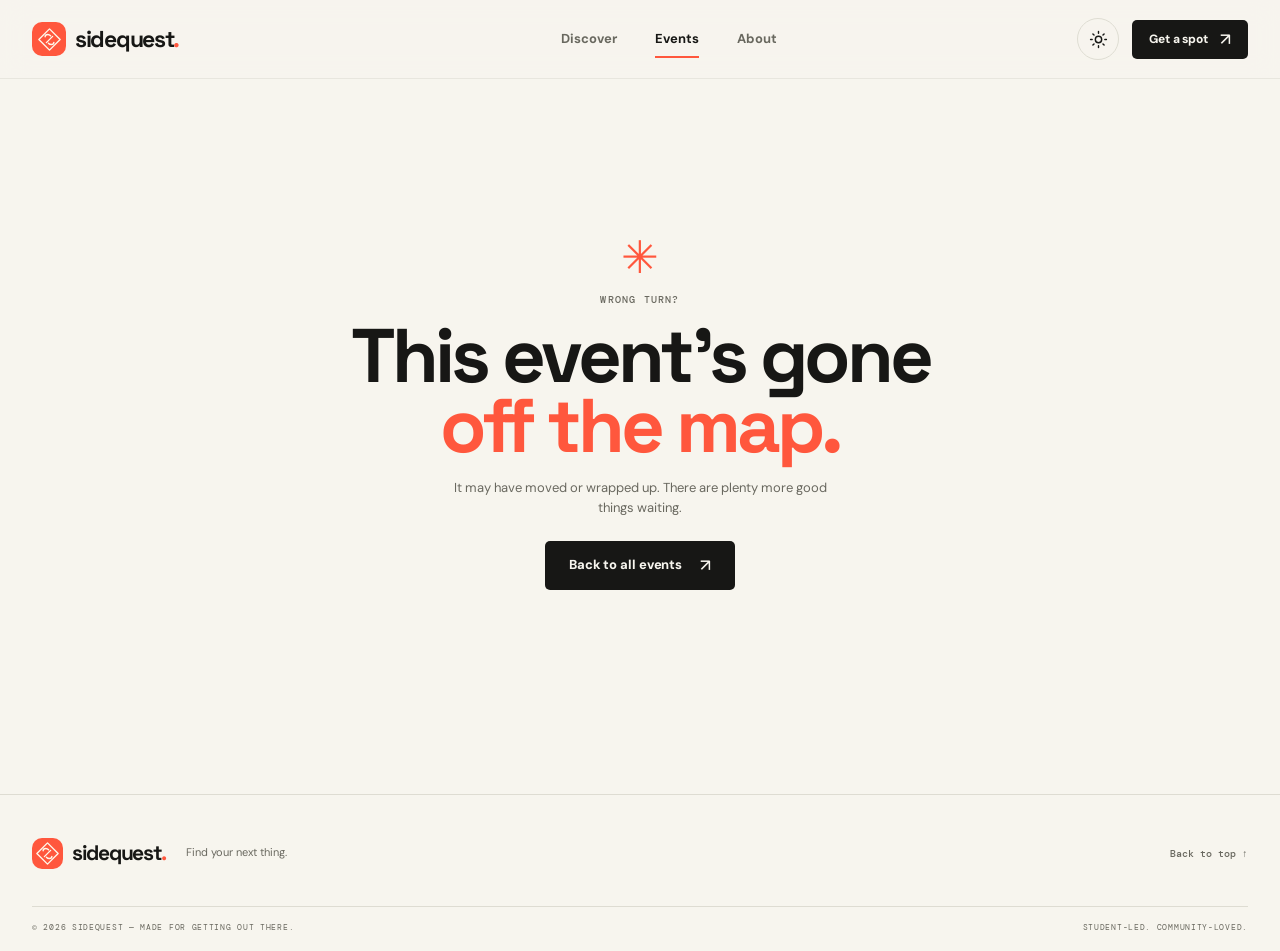
==== event.html @ d2e2a7c5 "Build Sidequest event discovery website" ====
<!doctype html>
<html lang="en" data-theme="light">
<head>
  <meta charset="utf-8"><meta name="viewport" content="width=device-width, initial-scale=1">
  <meta name="theme-color" content="#f7f5ee"><meta name="description" content="Get the details and save your spot with Sidequest.">
  <title>Event details — Sidequest</title><link rel="icon" href="assets/sidequest-mark.svg" type="image/svg+xml">
  <link rel="stylesheet" href="assets/css/styles.css"><script src="assets/js/events.js" defer></script><script src="assets/js/event-page.js" defer></script>
</head>
<body>
  <a class="skip-link" href="#main">Skip to content</a>
  <header class="site-header" id="top"><div class="header-inner shell">
    <a class="brand" href="index.html" aria-label="Sidequest home"><span class="brand-mark" aria-hidden="true"><svg viewBox="0 0 40 40"><path d="M20 3 37 20 20 37 3 20 20 3Z"/><path d="M13 15.5c0-2.1 1.7-3.5 4.1-3.5 2 0 3.5.8 4.6 2.1m5.3 10.4c0 2.1-1.7 3.5-4.1 3.5-2 0-3.5-.8-4.6-2.1M15 25l10-10"/></svg></span><span class="brand-word">sidequest<span class="brand-period">.</span></span></a>
    <nav class="desktop-nav" aria-label="Main navigation"><a class="nav-link" href="index.html">Discover</a><a class="nav-link is-active" href="index.html#events">Events</a><a class="nav-link" href="index.html#about">About</a></nav>
    <div class="header-actions"><button class="icon-button theme-toggle" type="button" aria-label="Switch to dark mode" title="Switch theme"><svg class="sun-icon" viewBox="0 0 24 24" aria-hidden="true"><circle cx="12" cy="12" r="4"/><path d="M12 2v2m0 16v2M4.93 4.93l1.42 1.42m11.3 11.3 1.42 1.42M2 12h2m16 0h2M4.93 19.07l1.42-1.42m11.3-11.3 1.42-1.42"/></svg><svg class="moon-icon" viewBox="0 0 24 24" aria-hidden="true"><path d="M20.1 15.4A8.6 8.6 0 0 1 8.6 3.9 8.7 8.7 0 1 0 20.1 15.4Z"/></svg></button><a class="button button-small button-ink header-cta" href="#registration">Get a spot <span aria-hidden="true">↗</span></a><button class="icon-button menu-toggle" type="button" aria-expanded="false" aria-controls="mobile-nav" aria-label="Open navigation"><span></span><span></span></button></div>
  </div><nav class="mobile-nav" id="mobile-nav" aria-label="Mobile navigation" hidden><a href="index.html">Discover</a><a href="index.html#events">Events</a><a href="index.html#about">About</a><a href="#registration">Get a spot ↗</a></nav></header>
  <main id="main"><div id="event-page-root" class="event-page-root shell" aria-live="polite"></div></main>
  <footer class="site-footer"><div class="shell footer-top"><a class="brand footer-brand" href="index.html"><span class="brand-mark" aria-hidden="true"><svg viewBox="0 0 40 40"><path d="M20 3 37 20 20 37 3 20 20 3Z"/><path d="M13 15.5c0-2.1 1.7-3.5 4.1-3.5 2 0 3.5.8 4.6 2.1m5.3 10.4c0 2.1-1.7 3.5-4.1 3.5-2 0-3.5-.8-4.6-2.1M15 25l10-10"/></svg></span><span class="brand-word">sidequest<span class="brand-period">.</span></span></a><p>Find your next thing.</p><a class="back-top" href="#top">Back to top ↑</a></div><div class="shell footer-bottom"><span>© <span id="current-year"></span> SIDEQUEST — MADE FOR GETTING OUT THERE.</span><span>STUDENT-LED. COMMUNITY-LOVED.</span></div></footer>
</body>
</html>
---- assets/css/styles.css ----
@import url('https://fonts.googleapis.com/css2?family=DM+Mono:wght@400;500&family=DM+Sans:wght@400;500;600;700;800&family=Space+Grotesk:wght@400;500;600;700&display=swap');

:root {
  color-scheme: light;
  --paper: #f7f5ee;
  --paper-deep: #efede4;
  --surface: #fffefa;
  --ink: #171715;
  --muted: #69685f;
  --line: #dedcd2;
  --accent: #ff573d;
  --accent-dark: #e63c26;
  --yellow: #f2cb45;
  --blue: #273cde;
  --mint: #bbefce;
  --shadow: 0 18px 42px rgba(26, 25, 21, .09);
  --display: "Space Grotesk", "Arial Black", sans-serif;
  --body: "DM Sans", Arial, sans-serif;
  --mono: "DM Mono", "Courier New", monospace;
}

html[data-theme="dark"] {
  color-scheme: dark;
  --paper: #171715;
  --paper-deep: #20201d;
  --surface: #22221f;
  --ink: #f4f1e8;
  --muted: #aaa89f;
  --line: #3c3a35;
  --accent: #ff6a4e;
  --accent-dark: #ff8068;
  --yellow: #f2cb45;
  --blue: #8793ff;
  --mint: #baf0cf;
  --shadow: 0 20px 52px rgba(0, 0, 0, .28);
}

* { box-sizing: border-box; }
html { scroll-behavior: smooth; scroll-padding-top: 90px; }
body { margin: 0; background: var(--paper); color: var(--ink); font: 16px/1.55 var(--body); transition: background .25s ease, color .25s ease; }
img { display: block; max-width: 100%; }
a { color: inherit; text-decoration: none; }
button, input, select { font: inherit; }
button { color: inherit; }
::selection { background: var(--yellow); color: #171715; }
.shell { width: min(1220px, calc(100% - 64px)); margin-inline: auto; }
.visually-hidden { position: absolute !important; width: 1px; height: 1px; padding: 0; margin: -1px; overflow: hidden; clip: rect(0,0,0,0); white-space: nowrap; border: 0; }
.skip-link { position: fixed; z-index: 100; top: 10px; left: 10px; padding: 10px 16px; transform: translateY(-150%); background: var(--ink); color: var(--paper); border-radius: 5px; }
.skip-link:focus { transform: translateY(0); }
:focus-visible { outline: 3px solid var(--blue); outline-offset: 4px; }

/* Navigation */
.site-header { position: sticky; z-index: 50; top: 0; background: color-mix(in srgb, var(--paper) 91%, transparent); border-bottom: 1px solid color-mix(in srgb, var(--line) 60%, transparent); backdrop-filter: blur(14px); }
.header-inner { min-height: 78px; display: flex; align-items: center; justify-content: space-between; gap: 30px; }
.brand { display: inline-flex; align-items: center; gap: 9px; flex: 0 0 auto; }
.brand-mark { width: 34px; height: 34px; display: inline-grid; place-items: center; border-radius: 10px; background: var(--accent); }
.brand-mark svg { width: 25px; height: 25px; fill: none; stroke: #fff8eb; stroke-width: 2.2; stroke-linecap: round; stroke-linejoin: round; }
.brand-word { font: 700 23px/.9 var(--display); letter-spacing: -1.3px; }
.brand-period { color: var(--accent); }
.desktop-nav { display: flex; align-items: center; gap: 38px; margin-left: 82px; }
.nav-link { position: relative; color: var(--muted); font-size: 13px; font-weight: 700; transition: color .2s ease; }
.nav-link:hover, .nav-link.is-active { color: var(--ink); }
.nav-link.is-active::after { content: ""; position: absolute; left: 0; right: 0; bottom: -9px; height: 2px; background: var(--accent); }
.header-actions { display: flex; align-items: center; gap: 13px; }
.icon-button { width: 42px; height: 42px; display: inline-grid; place-items: center; border: 1px solid var(--line); border-radius: 50%; background: transparent; cursor: pointer; transition: transform .2s ease, border-color .2s ease, background .2s ease; }
.icon-button:hover { transform: rotate(-8deg); border-color: var(--ink); }
.theme-toggle svg { width: 19px; height: 19px; fill: none; stroke: currentColor; stroke-width: 1.8; stroke-linecap: round; stroke-linejoin: round; }
.moon-icon { display: none; }
html[data-theme="dark"] .sun-icon { display: none; }
html[data-theme="dark"] .moon-icon { display: block; }
.button { min-height: 49px; padding: 0 23px; display: inline-flex; align-items: center; justify-content: center; gap: 18px; border: 1px solid transparent; border-radius: 5px; font-size: 13px; font-weight: 800; letter-spacing: -.1px; transition: transform .2s ease, background .2s ease, color .2s ease, box-shadow .2s ease; cursor: pointer; }
.button:hover { transform: translateY(-2px); box-shadow: 0 7px 18px rgba(23,23,21,.14); }
.button span { font-size: 17px; font-weight: 500; line-height: 1; }
.button-small { min-height: 39px; padding-inline: 16px; font-size: 12px; gap: 12px; }
.button-ink { background: var(--ink); color: var(--paper); }
.button-ink:hover { background: var(--accent); color: #fff; }
.button-accent { background: var(--accent); color: #fffaf0; }
.button-accent:hover { background: var(--accent-dark); }
.button-paper { background: var(--paper); color: #171715; }
.button-paper:hover { background: var(--yellow); }
.button-outline { background: transparent; color: var(--ink); border-color: var(--line); }
.menu-toggle, .mobile-nav { display: none; }

/* Hero */
.hero { position: relative; min-height: 623px; padding-top: 72px; padding-bottom: 61px; display: grid; grid-template-columns: .93fr 1.07fr; align-items: center; gap: 40px; }
.hero-copy { position: relative; z-index: 2; padding: 5px 0 36px 26px; }
.eyebrow { margin: 0 0 15px; font: 500 10px/1.3 var(--mono); letter-spacing: 1.2px; color: var(--muted); }
.hero .eyebrow { display: flex; align-items: center; gap: 9px; color: var(--ink); }
.live-dot { width: 8px; height: 8px; display: inline-block; background: var(--accent); border-radius: 50%; box-shadow: 0 0 0 4px color-mix(in srgb, var(--accent) 16%, transparent); animation: pulse 1.8s infinite; }
@keyframes pulse { 50% { box-shadow: 0 0 0 8px transparent; } }
.hero h1 { margin: 23px 0 21px; font: 700 clamp(72px, 8vw, 112px)/.87 var(--display); letter-spacing: -8px; }
.hero h1 span { color: var(--accent); }
.hero-description { max-width: 405px; margin: 0 0 26px; color: var(--muted); font-size: 15px; line-height: 1.75; }
.hero-button { min-width: 190px; }
.button-arrow { margin-left: 12px; }
.hero-social-proof { margin-top: 37px; display: flex; align-items: center; gap: 12px; }
.avatar-stack { display: flex; padding-left: 3px; }
.avatar-stack span { width: 29px; height: 29px; margin-left: -4px; display: grid; place-items: center; border: 2px solid var(--paper); border-radius: 50%; background: var(--yellow); color: #201c13; font: 700 10px var(--mono); }
.avatar-stack span:nth-child(2) { background: #b6d9ff; }.avatar-stack span:nth-child(3) { background: #ffb5a5; }.avatar-stack span:nth-child(4) { background: var(--ink); color: var(--paper); }
.hero-social-proof p { margin: 0; color: var(--muted); font-size: 10px; line-height: 1.45; }
.hero-social-proof strong { color: var(--ink); font-size: 11px; }
.hero-visual { position: relative; height: 468px; align-self: center; margin-right: -18px; }
.hero-image { width: 100%; height: 100%; object-fit: cover; object-position: 60% center; border-radius: 3px; }
.hero-image-shade { position: absolute; inset: 0; border-radius: 3px; background: linear-gradient(90deg, rgba(11,12,21,.12), transparent 44%), linear-gradient(0deg, rgba(12,11,19,.22), transparent 35%); pointer-events: none; }
.hero-visual::before { content: ""; position: absolute; z-index: -1; inset: 18px -15px -15px 18px; border: 1px solid var(--accent); }
.hero-sticker { position: absolute; top: -24px; right: -22px; width: 106px; height: 106px; display: flex; align-items: center; justify-content: center; gap: 4px; border-radius: 50%; background: var(--yellow); color: #171715; font: 700 13px/.93 var(--display); text-align: center; transform: rotate(11deg); box-shadow: 0 8px 18px rgba(0,0,0,.12); }
.hero-sticker i { font-size: 24px; font-style: normal; }
.hero-event-note { position: absolute; bottom: 25px; left: -48px; min-width: 258px; padding: 17px 16px; display: flex; align-items: center; gap: 12px; border: 1px solid rgba(255,255,255,.2); border-radius: 4px; background: rgba(250,248,240,.94); color: #191917; box-shadow: 0 15px 30px rgba(0,0,0,.15); transform: rotate(-2deg); }
.note-pin { width: 27px; height: 27px; display: grid; place-items: center; border-radius: 50%; background: var(--accent); color: #fff; }
.hero-event-note strong { display: block; font: 700 14px/1.2 var(--display); }
.hero-event-note small { display: block; margin-top: 5px; color: #69685f; font-size: 10px; }
.note-squiggle { align-self: flex-start; margin-left: auto; color: var(--accent); font-size: 22px; }
.hero-coordinate { position: absolute; right: 9px; bottom: 10px; color: rgba(255,255,255,.83); font: 9px var(--mono); letter-spacing: 1px; text-shadow: 0 1px 5px #000; }
.hero-bottomline { position: absolute; right: 0; bottom: 17px; left: 0; display: flex; justify-content: space-between; color: var(--muted); font: 9px var(--mono); letter-spacing: 1px; }
.hero-bottomline b { padding-left: 7px; color: var(--accent); font-size: 15px; }

/* Ticker */
.ticker { overflow: hidden; padding: 12px 0; background: var(--accent); color: #fffaf0; transform: rotate(-1deg) scale(1.01); }
.ticker-track { width: max-content; display: flex; align-items: center; gap: 32px; animation: ticker 32s linear infinite; font: 600 12px var(--mono); letter-spacing: 1px; }
.ticker-track i { color: var(--yellow); font-size: 16px; font-style: normal; }
@keyframes ticker { to { transform: translateX(-50%); } }
@media (prefers-reduced-motion: reduce) { *, *::before, *::after { scroll-behavior: auto !important; animation-duration: .01ms !important; animation-iteration-count: 1 !important; transition-duration: .01ms !important; } }

/* Shared sections */
.section-pad { padding-block: 104px; }
.section-heading { margin-bottom: 33px; display: flex; align-items: end; justify-content: space-between; gap: 28px; }
.section-heading .eyebrow { margin-bottom: 11px; }
.section-heading h2, .newsletter h2 { margin: 0; font: 700 clamp(39px, 5vw, 61px)/.99 var(--display); letter-spacing: -3.2px; }
.section-heading h2 span, .newsletter h2 span { color: var(--accent); }
.text-link { display: inline-flex; align-items: center; gap: 18px; padding-bottom: 4px; border-bottom: 1px solid var(--ink); font-size: 12px; font-weight: 700; white-space: nowrap; transition: color .2s ease, border-color .2s ease; }
.text-link:hover { color: var(--accent); border-color: var(--accent); }
.text-link span { color: var(--accent); font-size: 17px; font-weight: 500; }

/* Featured */
.featured-section { background: var(--paper-deep); }
.featured-heading-row { margin-bottom: 35px; }
.featured-card { min-height: 394px; display: grid; grid-template-columns: 1.07fr .93fr; background: var(--surface); box-shadow: var(--shadow); }
.featured-image-wrap { position: relative; min-height: 394px; overflow: hidden; background: #272534; }
.featured-image-wrap > img { width: 100%; height: 100%; position: absolute; inset: 0; object-fit: cover; transition: transform .5s ease; }
.featured-image-wrap:hover > img { transform: scale(1.035); }
.featured-image-wrap::after { content: ""; position: absolute; inset: 0; background: linear-gradient(0deg, rgba(8,8,16,.42), transparent 40%); pointer-events: none; }
.featured-image-stamp { position: absolute; z-index: 1; top: 23px; left: 23px; width: 90px; height: 90px; display: flex; align-items: center; justify-content: center; gap: 4px; border-radius: 50%; background: var(--yellow); color: #171715; font: 700 12px/.92 var(--display); text-align: center; transform: rotate(-9deg); }
.featured-image-stamp i { font-size: 22px; font-style: normal; }.featured-count-pill { position: absolute; z-index: 1; bottom: 20px; left: 23px; padding: 8px 11px; border-radius: 3px; background: var(--paper); color: var(--ink); font: 500 9px var(--mono); letter-spacing: .5px; }
.featured-info { padding: 37px clamp(28px, 4vw, 54px); display: flex; flex-direction: column; align-items: flex-start; }
.featured-topline, .detail-badges { display: flex; flex-wrap: wrap; align-items: center; gap: 9px; }
.category-label, .audience-tag { min-height: 22px; padding: 4px 8px; display: inline-flex; align-items: center; border-radius: 2px; background: color-mix(in srgb, var(--accent) 12%, var(--surface)); color: var(--accent-dark); font: 500 9px/1 var(--mono); letter-spacing: .3px; }
.audience-tag { background: color-mix(in srgb, var(--mint) 40%, var(--surface)); color: #21593a; }
html[data-theme="dark"] .audience-tag { color: #c2f1d0; background: #294130; }
.featured-info h3 { margin: 17px 0 2px; font: 700 clamp(34px, 4vw, 45px)/1 var(--display); letter-spacing: -2.3px; }
.featured-info h3 a:hover { color: var(--accent); }
.featured-subtitle { margin: 0; color: var(--muted); font-size: 12px; }
.featured-description { max-width: 355px; margin: 17px 0; color: var(--muted); font-size: 13px; line-height: 1.65; }
.featured-meta { width: 100%; display: flex; flex-wrap: wrap; gap: 14px 21px; margin-top: auto; color: var(--ink); font-size: 10px; font-weight: 600; }
.featured-meta span { display: inline-flex; align-items: center; gap: 6px; }.featured-meta i { color: var(--accent); font-size: 16px; font-style: normal; }
.countdown { width: 100%; margin: 18px 0 15px; padding: 10px 12px; display: flex; align-items: center; justify-content: space-between; gap: 8px; border: 1px solid var(--line); border-radius: 3px; }
.countdown-prefix { color: var(--muted); font: 500 8px var(--mono); letter-spacing: .5px; }
.countdown-numbers { display: flex; align-items: baseline; gap: 4px; font: 500 13px var(--mono); }
.countdown-numbers b { color: var(--accent); font-size: 15px; font-weight: 500; }.countdown-numbers small { margin-right: 2px; color: var(--muted); font-size: 8px; }
.countdown-started .countdown-numbers { color: var(--accent); font-size: 10px; font-weight: 600; }
.featured-button { min-height: 43px; width: 100%; }

/* Event search and cards */
.events-section { padding-top: 115px; padding-bottom: 120px; }
.events-title-row { margin-bottom: 32px; }
.section-intro { max-width: 315px; margin: 0 5px 4px 0; color: var(--muted); font-size: 13px; line-height: 1.7; }
.search-bar { min-height: 64px; padding: 7px; display: flex; gap: 7px; background: var(--surface); border: 1px solid var(--line); box-shadow: 0 7px 20px rgba(23,23,21,.035); }
.search-field { min-width: 100px; flex: 1; display: flex; align-items: center; gap: 13px; padding: 0 14px; }
.search-field svg { width: 19px; flex: 0 0 auto; fill: none; stroke: var(--muted); stroke-width: 1.7; stroke-linecap: round; }
.search-field input { width: 100%; border: 0; outline: 0; background: transparent; color: var(--ink); font-size: 13px; }
.search-field input::placeholder { color: #99978d; }
.sort-field { display: flex; align-items: center; border-left: 1px solid var(--line); }
.sort-field select { max-width: 155px; padding: 0 25px 0 15px; appearance: none; border: 0; outline: 0; background: transparent; color: var(--ink); font-size: 11px; font-weight: 700; cursor: pointer; }
.search-submit { min-width: 115px; min-height: 48px; }
.filter-row { min-height: 57px; padding-top: 16px; display: flex; align-items: center; gap: 17px; }
.filter-label { width: 68px; flex: 0 0 auto; color: var(--muted); font: 500 9px var(--mono); letter-spacing: 1px; }
.filter-chips { display: flex; flex-wrap: wrap; gap: 7px; }
.filter-chip { min-height: 29px; padding: 0 11px; border: 1px solid var(--line); border-radius: 99px; background: transparent; color: var(--muted); font-size: 10px; font-weight: 700; cursor: pointer; transition: .2s ease; }
.filter-chip:hover { border-color: var(--accent); color: var(--accent); }
.filter-chip.is-selected { border-color: var(--ink); background: var(--ink); color: var(--paper); }
.results-line { min-height: 46px; margin-top: 20px; display: flex; align-items: center; justify-content: space-between; border-top: 1px solid var(--line); }
.results-line p { margin: 0; color: var(--muted); font: 500 9px var(--mono); letter-spacing: .5px; text-transform: uppercase; }
.clear-filters { padding: 5px 0; border: 0; background: transparent; color: var(--accent); font-size: 10px; font-weight: 700; cursor: pointer; }
.clear-filters[hidden], .empty-state[hidden], .event-grid[hidden] { display: none; }
.event-grid { display: grid; grid-template-columns: repeat(3, minmax(0, 1fr)); gap: 28px 21px; }
.event-card { min-width: 0; overflow: hidden; border: 1px solid var(--line); background: var(--surface); transition: transform .25s ease, box-shadow .25s ease, border-color .25s ease; animation: card-in .45s both; animation-delay: calc(var(--card-index, 0) * 35ms); }
@keyframes card-in { from { opacity: 0; transform: translateY(10px); } to { opacity: 1; transform: translateY(0); } }
.event-card:hover { transform: translateY(-5px); border-color: color-mix(in srgb, var(--accent) 50%, var(--line)); box-shadow: var(--shadow); }
.event-card-image { position: relative; aspect-ratio: 1.58; overflow: hidden; background: var(--paper-deep); }
.event-card-image > a { display: block; height: 100%; }
.event-card-image img { width: 100%; height: 100%; object-fit: cover; transition: transform .4s ease; }
.event-card:hover .event-card-image img { transform: scale(1.045); }
.event-category-tag { position: absolute; top: 13px; left: 13px; padding: 6px 8px; background: var(--paper); color: var(--ink); font: 500 9px var(--mono); }
.save-event { position: absolute; top: 11px; right: 11px; width: 33px; height: 33px; display: grid; place-items: center; border: 0; border-radius: 50%; background: var(--paper); cursor: pointer; transition: background .2s ease, transform .2s ease; }
.save-event:hover { transform: scale(1.08); background: var(--yellow); }.save-event svg { width: 16px; height: 16px; fill: none; stroke: var(--ink); stroke-width: 1.7; stroke-linejoin: round; }.save-event.is-saved { background: var(--accent); }.save-event.is-saved svg { fill: #fff; stroke: #fff; }
.event-card-body { padding: 16px 16px 14px; }
.event-card-topline { display: flex; align-items: center; justify-content: space-between; gap: 7px; color: var(--muted); font: 500 9px var(--mono); }
.event-price { color: var(--accent-dark); white-space: nowrap; }
.event-card h3 { margin: 11px 0 6px; font: 700 21px/1.14 var(--display); letter-spacing: -.7px; }
.event-card h3 a span { color: var(--accent); font-size: 15px; opacity: 0; transition: opacity .2s ease; }.event-card:hover h3 a span, .event-card h3 a:focus-visible span { opacity: 1; }
.event-card-description { min-height: 39px; margin: 0 0 15px; color: var(--muted); font-size: 11px; line-height: 1.6; }
.event-card-footer { padding-top: 10px; display: flex; align-items: center; justify-content: space-between; gap: 7px; border-top: 1px solid var(--line); }
.event-location { min-width: 0; overflow: hidden; color: var(--muted); font-size: 9px; text-overflow: ellipsis; white-space: nowrap; }
.event-location i { color: var(--accent); font-size: 14px; font-style: normal; }
.audience-tag-small { min-height: 19px; padding: 4px 6px; font-size: 7px; white-space: nowrap; }
.empty-state { padding: 68px 20px; text-align: center; }.empty-star { color: var(--accent); font-size: 40px; }.empty-state h3 { margin: 15px 0 6px; font: 700 31px var(--display); }.empty-state p { max-width: 390px; margin: 0 auto 18px; color: var(--muted); font-size: 13px; }.empty-state .button { min-height: 41px; }

/* Manifesto / newsletter / footer */
.manifesto-section { position: relative; overflow: hidden; min-height: 544px; padding: 95px 0 91px; background: var(--blue); color: #f8f5ec; }
html[data-theme="dark"] .manifesto-section { background: #2a3aab; }
.manifesto-content { position: relative; z-index: 1; max-width: 640px; text-align: center; }
.manifesto-content .eyebrow { color: rgba(255,255,255,.69); }
.manifesto-content h2 { margin: 20px 0 20px; font: 700 clamp(59px, 7vw, 89px)/.9 var(--display); letter-spacing: -5px; }
.manifesto-content h2 em { color: var(--yellow); font-style: normal; }
.manifesto-content > p:not(.eyebrow) { max-width: 510px; margin: 0 auto 25px; color: rgba(255,255,255,.78); font-size: 14px; line-height: 1.75; }
.manifesto-orbit { position: absolute; width: 370px; height: 370px; border: 1px solid rgba(255,255,255,.24); border-radius: 50%; }
.manifesto-orbit::before, .manifesto-orbit::after { content: "✳"; position: absolute; display: grid; place-items: center; width: 50px; height: 50px; border-radius: 50%; background: var(--yellow); color: #171715; font-size: 28px; }
.manifesto-orbit::before { top: 11%; right: 15%; }.manifesto-orbit::after { bottom: 12%; left: 12%; width: 27px; height: 27px; font-size: 17px; }
.orbit-one { top: -138px; left: -140px; transform: rotate(25deg); }.orbit-two { right: -145px; bottom: -180px; transform: rotate(-25deg); }
.manifesto-side-note { position: absolute; right: 27px; bottom: 28px; color: rgba(255,255,255,.63); font: 9px var(--mono); letter-spacing: 1px; writing-mode: vertical-rl; }
.newsletter { padding-block: 85px; }.newsletter-inner { display: flex; justify-content: space-between; align-items: center; gap: 50px; }.newsletter h2 { font-size: clamp(40px, 5vw, 57px); }.newsletter-form { width: min(400px, 100%); }.newsletter-form label { display: block; margin-bottom: 10px; color: var(--muted); font-size: 12px; }.newsletter-input-wrap { display: flex; border-bottom: 1px solid var(--ink); }.newsletter-input-wrap input { min-width: 0; flex: 1; padding: 12px 0; border: 0; outline: 0; background: transparent; color: var(--ink); font-size: 15px; }.newsletter-input-wrap button { width: 46px; border: 0; background: transparent; color: var(--accent); font-size: 23px; cursor: pointer; }.form-note { margin: 9px 0 0; color: var(--muted); font-size: 10px; }
.site-footer { padding: 31px 0 19px; border-top: 1px solid var(--line); }.footer-top { min-height: 54px; display: flex; align-items: center; gap: 20px; }.footer-brand .brand-word { font-size: 21px; }.footer-brand .brand-mark { width: 31px; height: 31px; }.footer-top > p { margin: 0; color: var(--muted); font-size: 11px; }.back-top { margin-left: auto; font: 500 10px var(--mono); color: var(--muted); }.back-top:hover { color: var(--accent); }.footer-bottom { margin-top: 26px; padding-top: 15px; display: flex; justify-content: space-between; gap: 10px; border-top: 1px solid var(--line); color: var(--muted); font: 8px var(--mono); letter-spacing: .7px; }

/* Event details */
.event-page-root { padding-top: 35px; padding-bottom: 95px; }
.back-link { display: inline-flex; align-items: center; gap: 10px; margin-bottom: 24px; color: var(--muted); font-size: 11px; font-weight: 700; }.back-link:hover { color: var(--accent); }.back-link span { font-size: 18px; }
.detail-hero { display: grid; grid-template-columns: 1.06fr .94fr; align-items: stretch; background: var(--surface); }
.detail-hero-image { position: relative; min-height: 450px; overflow: hidden; background: var(--paper-deep); }.detail-hero-image img { position: absolute; inset: 0; width: 100%; height: 100%; object-fit: cover; }.detail-hero-image::after { content: ""; position: absolute; inset: 40% 0 0; background: linear-gradient(transparent, rgba(0,0,0,.55)); }.detail-image-caption { position: absolute; z-index: 1; right: 19px; bottom: 16px; left: 20px; color: white; font: 9px var(--mono); letter-spacing: 1px; }.detail-image-caption i { padding: 0 9px; color: var(--yellow); font-size: 13px; font-style: normal; }
.detail-intro { padding: 43px clamp(27px, 4vw, 55px); display: flex; flex-direction: column; align-items: flex-start; }.detail-intro .eyebrow { margin: 24px 0 6px; color: var(--muted); }.detail-intro h1 { margin: 0; font: 700 clamp(43px, 5vw, 63px)/.95 var(--display); letter-spacing: -3.8px; }.detail-lede { margin: 12px 0 24px; color: var(--muted); font-size: 14px; }.detail-quickfacts { width: 100%; margin: 0 0 26px; display: grid; gap: 15px; }.detail-quickfacts > div { display: flex; align-items: center; gap: 12px; }.detail-quickfacts svg { width: 21px; height: 21px; flex: 0 0 auto; fill: none; stroke: var(--accent); stroke-width: 1.5; stroke-linecap: round; stroke-linejoin: round; }.detail-quickfacts b, .detail-quickfacts small { display: block; }.detail-quickfacts b { font-size: 12px; }.detail-quickfacts small { margin-top: 1px; color: var(--muted); font-size: 10px; }
.detail-intro > .button { width: 100%; margin-top: auto; }
.detail-layout { display: grid; grid-template-columns: 1fr 365px; align-items: start; gap: 60px; padding-top: 69px; }.detail-main-column { max-width: 680px; }.detail-description, .schedule-section { padding-bottom: 42px; }.detail-description h2, .schedule-section h2 { margin: 0 0 17px; font: 700 36px/1 var(--display); letter-spacing: -1.8px; }.detail-description h2 em, .schedule-section h2 em, .registration-card h2 em { color: var(--accent); font-style: normal; }.detail-description > p:not(.eyebrow) { max-width: 680px; color: var(--muted); font-size: 14px; line-height: 1.85; }.host-note { margin-top: 25px; padding: 15px; display: inline-flex; align-items: center; gap: 12px; background: var(--paper-deep); }.host-icon { width: 31px; height: 31px; display: grid; place-items: center; border-radius: 50%; background: var(--yellow); color: #171715; }.host-note small, .host-note b { display: block; }.host-note small { color: var(--muted); font: 8px var(--mono); letter-spacing: .7px; }.host-note b { margin-top: 2px; font-size: 11px; }
.schedule-section { border-top: 1px solid var(--line); padding-top: 35px; }.schedule-list { margin-top: 23px; border-top: 1px solid var(--line); }.schedule-item { min-height: 56px; display: grid; grid-template-columns: 43px 110px 1fr; align-items: center; gap: 12px; border-bottom: 1px solid var(--line); }.schedule-index { color: var(--accent); font: 9px var(--mono); }.schedule-time { font: 500 10px var(--mono); }.schedule-label { font-size: 12px; font-weight: 600; }.access-note { margin-top: 18px; color: var(--muted); font-size: 11px; line-height: 1.7; }.access-note span { color: var(--accent); }
.registration-column { position: sticky; top: 105px; }.registration-card { padding: 27px 25px 21px; background: var(--surface); border: 1px solid var(--line); box-shadow: var(--shadow); }.registration-card > .eyebrow { margin-bottom: 9px; }.registration-card h2 { margin: 0; font: 700 33px/1 var(--display); letter-spacing: -1.8px; }.registration-intro { margin: 9px 0 6px; color: var(--muted); font-size: 11px; }.detail-countdown { margin: 12px 0 17px; }.registration-card form { display: grid; gap: 13px; }.form-field label { display: block; margin-bottom: 5px; font-size: 10px; font-weight: 700; }.form-field label span { color: var(--muted); font-weight: 400; }.form-field input { width: 100%; height: 42px; padding: 0 11px; border: 1px solid var(--line); border-radius: 3px; outline: none; background: var(--paper); color: var(--ink); font-size: 11px; transition: border-color .2s ease, box-shadow .2s ease; }.form-field input:focus { border-color: var(--blue); box-shadow: 0 0 0 2px color-mix(in srgb, var(--blue) 15%, transparent); }.form-field input[aria-invalid="true"] { border-color: var(--accent); }.form-field input::placeholder { color: #99978d; }.field-error { min-height: 0; display: block; margin-top: 3px; color: var(--accent-dark); font-size: 9px; line-height: 1.4; }.field-error:empty { display: none; }.consent-check { display: flex; align-items: flex-start; gap: 9px; color: var(--muted); font-size: 9px; line-height: 1.5; cursor: pointer; }.consent-check input { position: absolute; opacity: 0; }.custom-check { width: 16px; height: 16px; flex: 0 0 auto; display: grid; place-items: center; border: 1px solid var(--line); border-radius: 3px; background: var(--paper); }.consent-check input:checked + .custom-check { border-color: var(--accent); background: var(--accent); }.consent-check input:checked + .custom-check::after { content: "✓"; color: white; font-size: 11px; }.consent-check input:focus-visible + .custom-check { outline: 3px solid var(--blue); outline-offset: 3px; }.consent-error { margin-top: -10px; }.registration-submit { width: 100%; min-height: 44px; }.privacy-note { margin: -3px 0 0; color: var(--muted); font-size: 8px; line-height: 1.5; text-align: center; }.registration-success { padding: 20px 0 6px; text-align: center; }.success-spark { color: var(--accent); font-size: 34px; }.registration-success .eyebrow { margin: 9px 0; }.registration-success h3 { margin: 0 0 9px; font: 700 27px var(--display); }.registration-success p:not(.eyebrow) { color: var(--muted); font-size: 11px; line-height: 1.65; }.registration-success .text-link { margin-top: 11px; font-size: 10px; }.registration-side-note { margin: 13px 0 0; color: var(--muted); font: 8px var(--mono); letter-spacing: .7px; text-align: right; }.registration-side-note span { color: var(--accent); font-size: 13px; }
.related-section { margin-top: 39px; padding-top: 49px; border-top: 1px solid var(--line); }.related-section .section-heading h2 { font-size: 43px; }.related-grid { grid-template-columns: repeat(3, minmax(0,1fr)); }.related-grid .save-event { display: none; }
.not-found { min-height: 65vh; padding: 90px 20px; display: flex; flex-direction: column; align-items: center; justify-content: center; text-align: center; }.not-found > span { color: var(--accent); font-size: 45px; }.not-found h1 { margin: 0; font: 700 clamp(48px, 7vw, 76px)/.92 var(--display); letter-spacing: -4px; }.not-found h1 em { color: var(--accent); font-style: normal; }.not-found > p:not(.eyebrow) { max-width: 390px; margin: 17px auto 23px; color: var(--muted); font-size: 13px; }

@media (max-width: 980px) {
  .shell { width: min(100% - 46px, 760px); }
  .desktop-nav { margin-left: auto; gap: 24px; }.header-inner { min-height: 70px; }
  .hero { min-height: 550px; grid-template-columns: .9fr 1.1fr; gap: 25px; padding-top: 55px; }.hero-copy { padding-left: 0; }.hero h1 { font-size: clamp(68px, 9vw, 90px); letter-spacing: -6px; }.hero-visual { height: 400px; margin-right: 0; }.hero-event-note { left: -25px; }
  .featured-card { grid-template-columns: 1fr 1fr; }.featured-info { padding: 30px; }.featured-image-wrap { min-height: 380px; }
  .event-grid { grid-template-columns: repeat(2, minmax(0,1fr)); gap: 22px; }.event-card-description { min-height: auto; }
  .detail-hero { grid-template-columns: 1fr 1fr; }.detail-hero-image { min-height: 410px; }.detail-intro { padding: 31px 25px; }.detail-intro h1 { font-size: 48px; }.detail-layout { grid-template-columns: 1fr 330px; gap: 34px; }
}

@media (max-width: 700px) {
  html { scroll-padding-top: 70px; }
  .shell { width: calc(100% - 36px); }
  .header-inner { min-height: 66px; gap: 12px; }.brand-mark { width: 31px; height: 31px; }.brand-word { font-size: 21px; }.desktop-nav, .header-cta { display: none; }.header-actions { gap: 8px; }.icon-button { width: 38px; height: 38px; }.menu-toggle { display: flex; flex-direction: column; align-items: center; justify-content: center; gap: 5px; }.menu-toggle span { width: 15px; height: 1.5px; background: var(--ink); transition: transform .2s ease; }.menu-toggle[aria-expanded="true"] span:first-child { transform: translateY(3.25px) rotate(45deg); }.menu-toggle[aria-expanded="true"] span:last-child { transform: translateY(-3.25px) rotate(-45deg); }
  .mobile-nav:not([hidden]) { display: grid; gap: 0; padding: 4px 18px 14px; border-top: 1px solid var(--line); background: var(--paper); }.mobile-nav a { padding: 12px 0; border-bottom: 1px solid var(--line); font-size: 13px; font-weight: 700; }.mobile-nav a:last-child { color: var(--accent); border-bottom: 0; }
  .hero { min-height: auto; padding-top: 44px; padding-bottom: 58px; display: flex; flex-direction: column; align-items: stretch; gap: 35px; }.hero-copy { padding: 0; }.hero .eyebrow { font-size: 9px; }.hero h1 { margin: 21px 0 17px; font-size: clamp(70px, 17vw, 95px); letter-spacing: -6px; }.hero-description { max-width: 410px; font-size: 14px; }.hero-social-proof { margin-top: 24px; }.hero-visual { height: min(76vw, 365px); margin: 0 6px 0 4px; }.hero-visual::before { inset: 11px -9px -9px 10px; }.hero-sticker { top: -18px; right: -10px; width: 82px; height: 82px; font-size: 10px; }.hero-sticker i { font-size: 19px; }.hero-event-note { bottom: 17px; left: -8px; min-width: 220px; padding: 12px; }.hero-event-note strong { font-size: 12px; }.hero-event-note small { font-size: 9px; }.hero-coordinate { right: 5px; bottom: 5px; font-size: 7px; }.hero-bottomline { bottom: 17px; font-size: 7px; letter-spacing: .6px; }.hero-bottomline span:last-child { text-align: right; }
  .ticker { padding: 10px 0; }.ticker-track { gap: 22px; font-size: 10px; }
  .section-pad { padding-block: 73px; }.section-heading { margin-bottom: 25px; align-items: flex-start; }.section-heading h2, .newsletter h2 { font-size: clamp(38px, 10vw, 52px); letter-spacing: -2.7px; }.featured-heading-row { align-items: end; }.featured-heading-row .text-link { display: none; }
  .featured-card { display: flex; flex-direction: column; }.featured-image-wrap { min-height: 0; aspect-ratio: 1.15; }.featured-info { min-height: 350px; padding: 25px 22px; }.featured-info h3 { font-size: 39px; }.featured-description { margin-block: 12px; }.featured-meta { margin-top: 6px; }
  .events-section { padding-top: 80px; padding-bottom: 80px; }.events-title-row { display: block; }.section-intro { margin: 14px 0 0; font-size: 12px; }.search-bar { min-height: 0; padding: 6px 7px 7px; flex-wrap: wrap; gap: 5px; }.search-field { min-height: 44px; flex-basis: 100%; padding-inline: 8px; }.sort-field { height: 41px; flex: 1; border-left: 0; }.sort-field select { max-width: none; padding-left: 8px; }.search-submit { min-width: 105px; min-height: 41px; }.filter-row { align-items: flex-start; gap: 9px; padding-top: 17px; }.filter-label { width: 53px; padding-top: 8px; font-size: 8px; }.filter-chips { gap: 6px; }.filter-chip { min-height: 27px; padding-inline: 9px; font-size: 9px; }.access-row { padding-top: 12px; }.results-line { margin-top: 14px; }.results-line p { font-size: 8px; }.event-grid { gap: 15px; }.event-card-image { aspect-ratio: 1.28; }.event-card-body { padding: 12px 11px 11px; }.event-card-topline { font-size: 8px; }.event-card h3 { margin-top: 9px; font-size: 18px; }.event-card-description { min-height: 46px; margin-bottom: 10px; font-size: 10px; }.event-card-footer { align-items: flex-start; flex-direction: column; gap: 6px; }.event-category-tag { top: 8px; left: 8px; padding: 5px 6px; font-size: 8px; }.save-event { top: 7px; right: 7px; width: 29px; height: 29px; }.audience-tag-small { font-size: 7px; }
  .manifesto-section { min-height: 500px; padding-block: 83px; }.manifesto-content { width: calc(100% - 42px); }.manifesto-content h2 { font-size: clamp(58px, 13vw, 76px); letter-spacing: -4px; }.manifesto-content > p:not(.eyebrow) { font-size: 12px; }.manifesto-side-note { right: 10px; bottom: 10px; font-size: 7px; }.manifesto-orbit { width: 240px; height: 240px; }.orbit-one { top: -157px; left: -165px; }.orbit-two { right: -164px; bottom: -160px; }
  .newsletter { padding-block: 64px; }.newsletter-inner { align-items: flex-start; flex-direction: column; gap: 24px; }.newsletter-form { width: 100%; }.footer-top { flex-wrap: wrap; gap: 8px 14px; }.footer-top > p { font-size: 10px; }.back-top { font-size: 9px; }.footer-bottom { margin-top: 18px; font-size: 7px; }
  .event-page-root { padding-top: 23px; padding-bottom: 70px; }.back-link { margin-bottom: 17px; }.detail-hero { display: flex; flex-direction: column; }.detail-hero-image { min-height: 0; aspect-ratio: 1.25; }.detail-intro { padding: 25px 21px 23px; }.detail-intro .eyebrow { margin-top: 19px; }.detail-intro h1 { font-size: clamp(43px, 11vw, 57px); letter-spacing: -3px; }.detail-lede { margin: 8px 0 19px; font-size: 12px; }.detail-quickfacts { gap: 13px; margin-bottom: 20px; }.detail-intro > .button { min-height: 45px; }
  .detail-layout { grid-template-columns: 1fr; gap: 18px; padding-top: 43px; }.detail-main-column { order: 1; }.registration-column { position: static; order: 0; }.registration-card { padding: 24px 20px 19px; }.registration-card h2 { font-size: 31px; }.registration-card form { gap: 12px; }.detail-description { padding-bottom: 31px; }.detail-description h2, .schedule-section h2 { font-size: 31px; }.detail-description > p:not(.eyebrow) { font-size: 12px; }.schedule-section { padding-top: 29px; }.schedule-item { grid-template-columns: 28px 90px 1fr; gap: 8px; }.schedule-time { font-size: 9px; }.schedule-label { font-size: 10px; }.access-note { font-size: 10px; }.related-section { margin-top: 16px; padding-top: 37px; }.related-section .section-heading { align-items: end; }.related-section .section-heading h2 { font-size: 37px; }.related-section .text-link { gap: 9px; font-size: 9px; }.related-grid { grid-template-columns: repeat(2, minmax(0,1fr)); }
}

@media (max-width: 390px) {
  .shell { width: calc(100% - 28px); }.hero h1 { font-size: 66px; }.event-grid, .related-grid { grid-template-columns: 1fr; }.event-card-image { aspect-ratio: 1.55; }.event-card-body { padding: 14px; }.event-card-description { min-height: 0; }.event-card-footer { align-items: center; flex-direction: row; }.detail-intro h1 { font-size: 42px; }.related-section .section-heading { display: block; }.related-section .text-link { margin-top: 15px; }.footer-bottom { flex-direction: column; }.footer-top > p { display: none; }
}
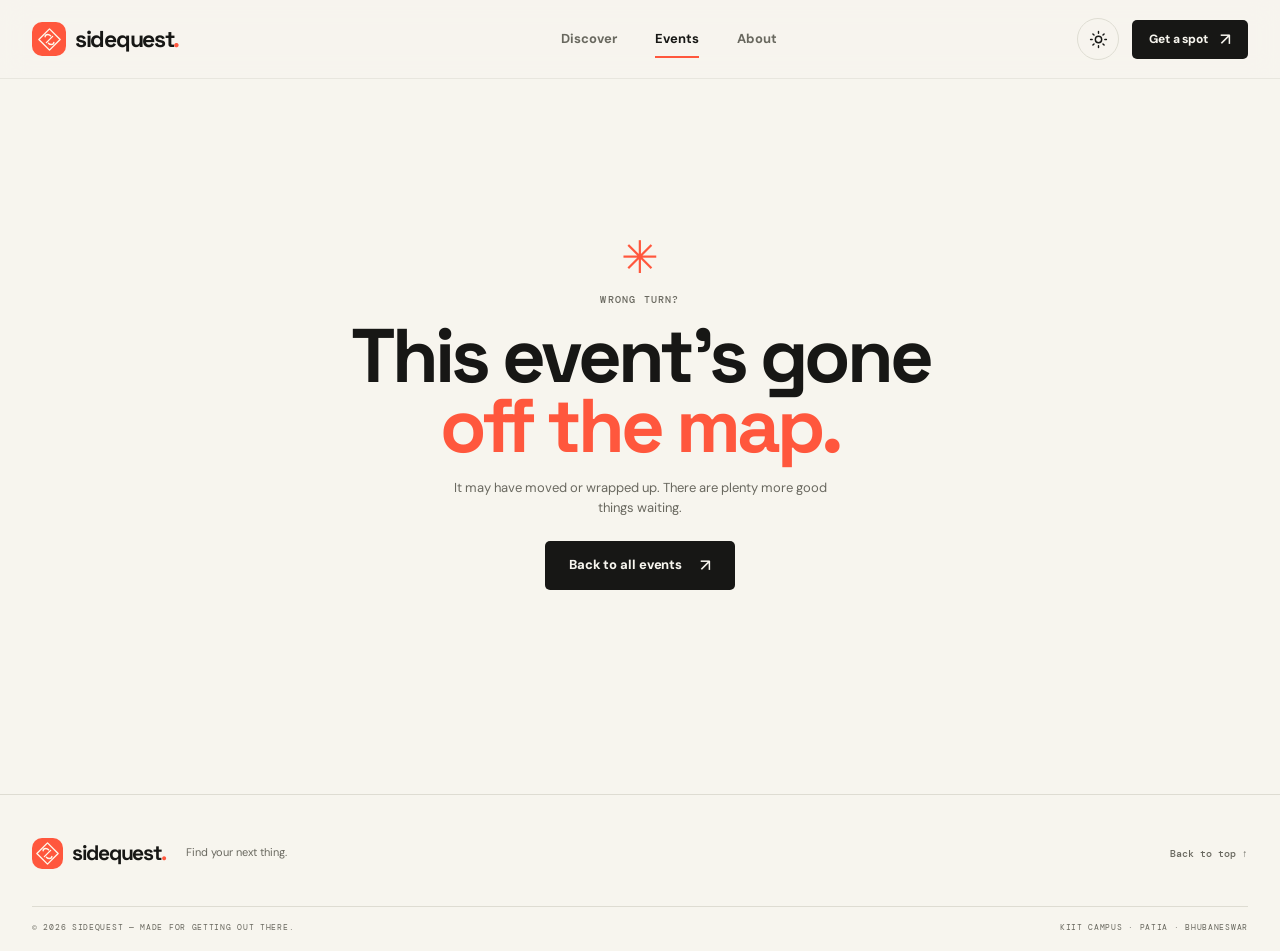
==== commit 02a3e649: "Finalize Sidequest (before images)" ====
--- a/event.html
+++ b/event.html
@@ -2,7 +2,7 @@
 <html lang="en" data-theme="light">
 <head>
   <meta charset="utf-8"><meta name="viewport" content="width=device-width, initial-scale=1">
-  <meta name="theme-color" content="#f7f5ee"><meta name="description" content="Get the details and save your spot with Sidequest.">
+  <meta name="theme-color" content="#f7f5ee"><meta name="description" content="Explore KIIT campus and Bhubaneswar events with Sidequest.">
   <title>Event details — Sidequest</title><link rel="icon" href="assets/sidequest-mark.svg" type="image/svg+xml">
   <link rel="stylesheet" href="assets/css/styles.css"><script src="assets/js/events.js" defer></script><script src="assets/js/event-page.js" defer></script>
 </head>
@@ -14,6 +14,6 @@
     <div class="header-actions"><button class="icon-button theme-toggle" type="button" aria-label="Switch to dark mode" title="Switch theme"><svg class="sun-icon" viewBox="0 0 24 24" aria-hidden="true"><circle cx="12" cy="12" r="4"/><path d="M12 2v2m0 16v2M4.93 4.93l1.42 1.42m11.3 11.3 1.42 1.42M2 12h2m16 0h2M4.93 19.07l1.42-1.42m11.3-11.3 1.42-1.42"/></svg><svg class="moon-icon" viewBox="0 0 24 24" aria-hidden="true"><path d="M20.1 15.4A8.6 8.6 0 0 1 8.6 3.9 8.7 8.7 0 1 0 20.1 15.4Z"/></svg></button><a class="button button-small button-ink header-cta" href="#registration">Get a spot <span aria-hidden="true">↗</span></a><button class="icon-button menu-toggle" type="button" aria-expanded="false" aria-controls="mobile-nav" aria-label="Open navigation"><span></span><span></span></button></div>
   </div><nav class="mobile-nav" id="mobile-nav" aria-label="Mobile navigation" hidden><a href="index.html">Discover</a><a href="index.html#events">Events</a><a href="index.html#about">About</a><a href="#registration">Get a spot ↗</a></nav></header>
   <main id="main"><div id="event-page-root" class="event-page-root shell" aria-live="polite"></div></main>
-  <footer class="site-footer"><div class="shell footer-top"><a class="brand footer-brand" href="index.html"><span class="brand-mark" aria-hidden="true"><svg viewBox="0 0 40 40"><path d="M20 3 37 20 20 37 3 20 20 3Z"/><path d="M13 15.5c0-2.1 1.7-3.5 4.1-3.5 2 0 3.5.8 4.6 2.1m5.3 10.4c0 2.1-1.7 3.5-4.1 3.5-2 0-3.5-.8-4.6-2.1M15 25l10-10"/></svg></span><span class="brand-word">sidequest<span class="brand-period">.</span></span></a><p>Find your next thing.</p><a class="back-top" href="#top">Back to top ↑</a></div><div class="shell footer-bottom"><span>© <span id="current-year"></span> SIDEQUEST — MADE FOR GETTING OUT THERE.</span><span>STUDENT-LED. COMMUNITY-LOVED.</span></div></footer>
+  <footer class="site-footer"><div class="shell footer-top"><a class="brand footer-brand" href="index.html"><span class="brand-mark" aria-hidden="true"><svg viewBox="0 0 40 40"><path d="M20 3 37 20 20 37 3 20 20 3Z"/><path d="M13 15.5c0-2.1 1.7-3.5 4.1-3.5 2 0 3.5.8 4.6 2.1m5.3 10.4c0 2.1-1.7 3.5-4.1 3.5-2 0-3.5-.8-4.6-2.1M15 25l10-10"/></svg></span><span class="brand-word">sidequest<span class="brand-period">.</span></span></a><p>Find your next thing.</p><a class="back-top" href="#top">Back to top ↑</a></div><div class="shell footer-bottom"><span>© <span id="current-year"></span> SIDEQUEST — MADE FOR GETTING OUT THERE.</span><span>KIIT CAMPUS · PATIA · BHUBANESWAR</span></div></footer>
 </body>
 </html>
--- a/assets/css/styles.css
+++ b/assets/css/styles.css
@@ -36,7 +36,7 @@
 }
 
 * { box-sizing: border-box; }
-html { scroll-behavior: smooth; scroll-padding-top: 90px; }
+html { scroll-behavior: smooth; scroll-padding-top: 90px; overflow-x: clip; }
 body { margin: 0; background: var(--paper); color: var(--ink); font: 16px/1.55 var(--body); transition: background .25s ease, color .25s ease; }
 img { display: block; max-width: 100%; }
 a { color: inherit; text-decoration: none; }
@@ -76,7 +76,7 @@
 .button-ink:hover { background: var(--accent); color: #fff; }
 .button-accent { background: var(--accent); color: #fffaf0; }
 .button-accent:hover { background: var(--accent-dark); }
-.button-paper { background: var(--paper); color: #171715; }
+.button-paper { background: #f7f5ee; color: #171715; }
 .button-paper:hover { background: var(--yellow); }
 .button-outline { background: transparent; color: var(--ink); border-color: var(--line); }
 .menu-toggle, .mobile-nav { display: none; }
@@ -115,7 +115,7 @@
 .hero-bottomline b { padding-left: 7px; color: var(--accent); font-size: 15px; }
 
 /* Ticker */
-.ticker { overflow: hidden; padding: 12px 0; background: var(--accent); color: #fffaf0; transform: rotate(-1deg) scale(1.01); }
+.ticker { overflow: hidden; padding: 12px 0; background: var(--accent); color: #fffaf0; }
 .ticker-track { width: max-content; display: flex; align-items: center; gap: 32px; animation: ticker 32s linear infinite; font: 600 12px var(--mono); letter-spacing: 1px; }
 .ticker-track i { color: var(--yellow); font-size: 16px; font-style: normal; }
 @keyframes ticker { to { transform: translateX(-50%); } }
@@ -205,7 +205,7 @@
 .empty-state { padding: 68px 20px; text-align: center; }.empty-star { color: var(--accent); font-size: 40px; }.empty-state h3 { margin: 15px 0 6px; font: 700 31px var(--display); }.empty-state p { max-width: 390px; margin: 0 auto 18px; color: var(--muted); font-size: 13px; }.empty-state .button { min-height: 41px; }
 
 /* Manifesto / newsletter / footer */
-.manifesto-section { position: relative; overflow: hidden; min-height: 544px; padding: 95px 0 91px; background: var(--blue); color: #f8f5ec; }
+.manifesto-section { position: relative; overflow: hidden; min-height: 544px; padding: 190px 0 91px; background: var(--blue); color: #f8f5ec; }
 html[data-theme="dark"] .manifesto-section { background: #2a3aab; }
 .manifesto-content { position: relative; z-index: 1; max-width: 640px; text-align: center; }
 .manifesto-content .eyebrow { color: rgba(255,255,255,.69); }
@@ -218,7 +218,7 @@
 .orbit-one { top: -138px; left: -140px; transform: rotate(25deg); }.orbit-two { right: -145px; bottom: -180px; transform: rotate(-25deg); }
 .manifesto-side-note { position: absolute; right: 27px; bottom: 28px; color: rgba(255,255,255,.63); font: 9px var(--mono); letter-spacing: 1px; writing-mode: vertical-rl; }
 .newsletter { padding-block: 85px; }.newsletter-inner { display: flex; justify-content: space-between; align-items: center; gap: 50px; }.newsletter h2 { font-size: clamp(40px, 5vw, 57px); }.newsletter-form { width: min(400px, 100%); }.newsletter-form label { display: block; margin-bottom: 10px; color: var(--muted); font-size: 12px; }.newsletter-input-wrap { display: flex; border-bottom: 1px solid var(--ink); }.newsletter-input-wrap input { min-width: 0; flex: 1; padding: 12px 0; border: 0; outline: 0; background: transparent; color: var(--ink); font-size: 15px; }.newsletter-input-wrap button { width: 46px; border: 0; background: transparent; color: var(--accent); font-size: 23px; cursor: pointer; }.form-note { margin: 9px 0 0; color: var(--muted); font-size: 10px; }
-.site-footer { padding: 31px 0 19px; border-top: 1px solid var(--line); }.footer-top { min-height: 54px; display: flex; align-items: center; gap: 20px; }.footer-brand .brand-word { font-size: 21px; }.footer-brand .brand-mark { width: 31px; height: 31px; }.footer-top > p { margin: 0; color: var(--muted); font-size: 11px; }.back-top { margin-left: auto; font: 500 10px var(--mono); color: var(--muted); }.back-top:hover { color: var(--accent); }.footer-bottom { margin-top: 26px; padding-top: 15px; display: flex; justify-content: space-between; gap: 10px; border-top: 1px solid var(--line); color: var(--muted); font: 8px var(--mono); letter-spacing: .7px; }
+.site-footer { padding: 31px 0 19px; border-top: 1px solid var(--line); }.footer-top { min-height: 54px; display: flex; align-items: center; gap: 20px; }.footer-brand .brand-word { font-size: 21px; }.footer-brand .brand-mark { width: 31px; height: 31px; }.footer-top > p { margin: 0; color: var(--muted); font-size: 11px; }.back-top { margin-left: auto; font: 500 10px var(--mono); color: var(--muted); }.back-top:hover { color: var(--accent); }.footer-bottom { margin-top: 26px; padding-top: 15px; display: flex; flex-wrap: wrap; justify-content: space-between; gap: 10px; border-top: 1px solid var(--line); color: var(--muted); font: 8px var(--mono); letter-spacing: .7px; }
 
 /* Event details */
 .event-page-root { padding-top: 35px; padding-bottom: 95px; }
@@ -226,6 +226,7 @@
 .detail-hero { display: grid; grid-template-columns: 1.06fr .94fr; align-items: stretch; background: var(--surface); }
 .detail-hero-image { position: relative; min-height: 450px; overflow: hidden; background: var(--paper-deep); }.detail-hero-image img { position: absolute; inset: 0; width: 100%; height: 100%; object-fit: cover; }.detail-hero-image::after { content: ""; position: absolute; inset: 40% 0 0; background: linear-gradient(transparent, rgba(0,0,0,.55)); }.detail-image-caption { position: absolute; z-index: 1; right: 19px; bottom: 16px; left: 20px; color: white; font: 9px var(--mono); letter-spacing: 1px; }.detail-image-caption i { padding: 0 9px; color: var(--yellow); font-size: 13px; font-style: normal; }
 .detail-intro { padding: 43px clamp(27px, 4vw, 55px); display: flex; flex-direction: column; align-items: flex-start; }.detail-intro .eyebrow { margin: 24px 0 6px; color: var(--muted); }.detail-intro h1 { margin: 0; font: 700 clamp(43px, 5vw, 63px)/.95 var(--display); letter-spacing: -3.8px; }.detail-lede { margin: 12px 0 24px; color: var(--muted); font-size: 14px; }.detail-quickfacts { width: 100%; margin: 0 0 26px; display: grid; gap: 15px; }.detail-quickfacts > div { display: flex; align-items: center; gap: 12px; }.detail-quickfacts svg { width: 21px; height: 21px; flex: 0 0 auto; fill: none; stroke: var(--accent); stroke-width: 1.5; stroke-linecap: round; stroke-linejoin: round; }.detail-quickfacts b, .detail-quickfacts small { display: block; }.detail-quickfacts b { font-size: 12px; }.detail-quickfacts small { margin-top: 1px; color: var(--muted); font-size: 10px; }
+.sample-event-note { margin: 12px 0 0; color: var(--muted); font: 500 9px/1.4 var(--mono); letter-spacing: .5px; }
 .detail-intro > .button { width: 100%; margin-top: auto; }
 .detail-layout { display: grid; grid-template-columns: 1fr 365px; align-items: start; gap: 60px; padding-top: 69px; }.detail-main-column { max-width: 680px; }.detail-description, .schedule-section { padding-bottom: 42px; }.detail-description h2, .schedule-section h2 { margin: 0 0 17px; font: 700 36px/1 var(--display); letter-spacing: -1.8px; }.detail-description h2 em, .schedule-section h2 em, .registration-card h2 em { color: var(--accent); font-style: normal; }.detail-description > p:not(.eyebrow) { max-width: 680px; color: var(--muted); font-size: 14px; line-height: 1.85; }.host-note { margin-top: 25px; padding: 15px; display: inline-flex; align-items: center; gap: 12px; background: var(--paper-deep); }.host-icon { width: 31px; height: 31px; display: grid; place-items: center; border-radius: 50%; background: var(--yellow); color: #171715; }.host-note small, .host-note b { display: block; }.host-note small { color: var(--muted); font: 8px var(--mono); letter-spacing: .7px; }.host-note b { margin-top: 2px; font-size: 11px; }
 .schedule-section { border-top: 1px solid var(--line); padding-top: 35px; }.schedule-list { margin-top: 23px; border-top: 1px solid var(--line); }.schedule-item { min-height: 56px; display: grid; grid-template-columns: 43px 110px 1fr; align-items: center; gap: 12px; border-bottom: 1px solid var(--line); }.schedule-index { color: var(--accent); font: 9px var(--mono); }.schedule-time { font: 500 10px var(--mono); }.schedule-label { font-size: 12px; font-weight: 600; }.access-note { margin-top: 18px; color: var(--muted); font-size: 11px; line-height: 1.7; }.access-note span { color: var(--accent); }
@@ -236,7 +237,7 @@
 @media (max-width: 980px) {
   .shell { width: min(100% - 46px, 760px); }
   .desktop-nav { margin-left: auto; gap: 24px; }.header-inner { min-height: 70px; }
-  .hero { min-height: 550px; grid-template-columns: .9fr 1.1fr; gap: 25px; padding-top: 55px; }.hero-copy { padding-left: 0; }.hero h1 { font-size: clamp(68px, 9vw, 90px); letter-spacing: -6px; }.hero-visual { height: 400px; margin-right: 0; }.hero-event-note { left: -25px; }
+  .hero { min-height: 550px; grid-template-columns: .9fr 1.1fr; gap: 25px; padding-top: 55px; }.hero-copy { padding-left: 0; }.hero h1 { font-size: clamp(68px, 9vw, 90px); letter-spacing: -6px; }.hero-visual { height: 400px; margin-right: 0; }.hero-sticker { right: -10px; }.hero-event-note { left: -25px; }
   .featured-card { grid-template-columns: 1fr 1fr; }.featured-info { padding: 30px; }.featured-image-wrap { min-height: 380px; }
   .event-grid { grid-template-columns: repeat(2, minmax(0,1fr)); gap: 22px; }.event-card-description { min-height: auto; }
   .detail-hero { grid-template-columns: 1fr 1fr; }.detail-hero-image { min-height: 410px; }.detail-intro { padding: 31px 25px; }.detail-intro h1 { font-size: 48px; }.detail-layout { grid-template-columns: 1fr 330px; gap: 34px; }
@@ -247,12 +248,12 @@
   .shell { width: calc(100% - 36px); }
   .header-inner { min-height: 66px; gap: 12px; }.brand-mark { width: 31px; height: 31px; }.brand-word { font-size: 21px; }.desktop-nav, .header-cta { display: none; }.header-actions { gap: 8px; }.icon-button { width: 38px; height: 38px; }.menu-toggle { display: flex; flex-direction: column; align-items: center; justify-content: center; gap: 5px; }.menu-toggle span { width: 15px; height: 1.5px; background: var(--ink); transition: transform .2s ease; }.menu-toggle[aria-expanded="true"] span:first-child { transform: translateY(3.25px) rotate(45deg); }.menu-toggle[aria-expanded="true"] span:last-child { transform: translateY(-3.25px) rotate(-45deg); }
   .mobile-nav:not([hidden]) { display: grid; gap: 0; padding: 4px 18px 14px; border-top: 1px solid var(--line); background: var(--paper); }.mobile-nav a { padding: 12px 0; border-bottom: 1px solid var(--line); font-size: 13px; font-weight: 700; }.mobile-nav a:last-child { color: var(--accent); border-bottom: 0; }
-  .hero { min-height: auto; padding-top: 44px; padding-bottom: 58px; display: flex; flex-direction: column; align-items: stretch; gap: 35px; }.hero-copy { padding: 0; }.hero .eyebrow { font-size: 9px; }.hero h1 { margin: 21px 0 17px; font-size: clamp(70px, 17vw, 95px); letter-spacing: -6px; }.hero-description { max-width: 410px; font-size: 14px; }.hero-social-proof { margin-top: 24px; }.hero-visual { height: min(76vw, 365px); margin: 0 6px 0 4px; }.hero-visual::before { inset: 11px -9px -9px 10px; }.hero-sticker { top: -18px; right: -10px; width: 82px; height: 82px; font-size: 10px; }.hero-sticker i { font-size: 19px; }.hero-event-note { bottom: 17px; left: -8px; min-width: 220px; padding: 12px; }.hero-event-note strong { font-size: 12px; }.hero-event-note small { font-size: 9px; }.hero-coordinate { right: 5px; bottom: 5px; font-size: 7px; }.hero-bottomline { bottom: 17px; font-size: 7px; letter-spacing: .6px; }.hero-bottomline span:last-child { text-align: right; }
+  .hero { min-height: auto; padding-top: 44px; padding-bottom: 58px; display: flex; flex-direction: column; align-items: stretch; gap: 35px; }.hero-copy { padding: 0; }.hero .eyebrow { font-size: 9px; }.hero h1 { margin: 21px 0 17px; font-size: clamp(70px, 17vw, 95px); letter-spacing: -6px; }.hero-description { max-width: 410px; font-size: 14px; }.hero-social-proof { margin-top: 24px; }.hero-visual { height: min(76vw, 365px); margin: 0 6px 0 4px; }.hero-visual::before { inset: 11px -9px -9px 10px; }.hero-sticker { top: -18px; right: 0; width: 82px; height: 82px; font-size: 10px; }.hero-sticker i { font-size: 19px; }.hero-event-note { bottom: 17px; left: -8px; min-width: 220px; padding: 12px; }.hero-event-note strong { font-size: 12px; }.hero-event-note small { font-size: 9px; }.hero-coordinate { right: 5px; bottom: 5px; font-size: 7px; }.hero-bottomline { bottom: 17px; font-size: 7px; letter-spacing: .6px; }.hero-bottomline span:last-child { text-align: right; }
   .ticker { padding: 10px 0; }.ticker-track { gap: 22px; font-size: 10px; }
   .section-pad { padding-block: 73px; }.section-heading { margin-bottom: 25px; align-items: flex-start; }.section-heading h2, .newsletter h2 { font-size: clamp(38px, 10vw, 52px); letter-spacing: -2.7px; }.featured-heading-row { align-items: end; }.featured-heading-row .text-link { display: none; }
   .featured-card { display: flex; flex-direction: column; }.featured-image-wrap { min-height: 0; aspect-ratio: 1.15; }.featured-info { min-height: 350px; padding: 25px 22px; }.featured-info h3 { font-size: 39px; }.featured-description { margin-block: 12px; }.featured-meta { margin-top: 6px; }
   .events-section { padding-top: 80px; padding-bottom: 80px; }.events-title-row { display: block; }.section-intro { margin: 14px 0 0; font-size: 12px; }.search-bar { min-height: 0; padding: 6px 7px 7px; flex-wrap: wrap; gap: 5px; }.search-field { min-height: 44px; flex-basis: 100%; padding-inline: 8px; }.sort-field { height: 41px; flex: 1; border-left: 0; }.sort-field select { max-width: none; padding-left: 8px; }.search-submit { min-width: 105px; min-height: 41px; }.filter-row { align-items: flex-start; gap: 9px; padding-top: 17px; }.filter-label { width: 53px; padding-top: 8px; font-size: 8px; }.filter-chips { gap: 6px; }.filter-chip { min-height: 27px; padding-inline: 9px; font-size: 9px; }.access-row { padding-top: 12px; }.results-line { margin-top: 14px; }.results-line p { font-size: 8px; }.event-grid { gap: 15px; }.event-card-image { aspect-ratio: 1.28; }.event-card-body { padding: 12px 11px 11px; }.event-card-topline { font-size: 8px; }.event-card h3 { margin-top: 9px; font-size: 18px; }.event-card-description { min-height: 46px; margin-bottom: 10px; font-size: 10px; }.event-card-footer { align-items: flex-start; flex-direction: column; gap: 6px; }.event-category-tag { top: 8px; left: 8px; padding: 5px 6px; font-size: 8px; }.save-event { top: 7px; right: 7px; width: 29px; height: 29px; }.audience-tag-small { font-size: 7px; }
-  .manifesto-section { min-height: 500px; padding-block: 83px; }.manifesto-content { width: calc(100% - 42px); }.manifesto-content h2 { font-size: clamp(58px, 13vw, 76px); letter-spacing: -4px; }.manifesto-content > p:not(.eyebrow) { font-size: 12px; }.manifesto-side-note { right: 10px; bottom: 10px; font-size: 7px; }.manifesto-orbit { width: 240px; height: 240px; }.orbit-one { top: -157px; left: -165px; }.orbit-two { right: -164px; bottom: -160px; }
+  .manifesto-section { min-height: 500px; padding: 140px 0 83px; }.manifesto-content { width: calc(100% - 42px); }.manifesto-content h2 { font-size: clamp(58px, 13vw, 76px); letter-spacing: -4px; }.manifesto-content > p:not(.eyebrow) { font-size: 12px; }.manifesto-side-note { right: 10px; bottom: 10px; font-size: 7px; }.manifesto-orbit { width: 240px; height: 240px; }.orbit-one { top: -157px; left: -165px; }.orbit-two { right: -164px; bottom: -160px; }
   .newsletter { padding-block: 64px; }.newsletter-inner { align-items: flex-start; flex-direction: column; gap: 24px; }.newsletter-form { width: 100%; }.footer-top { flex-wrap: wrap; gap: 8px 14px; }.footer-top > p { font-size: 10px; }.back-top { font-size: 9px; }.footer-bottom { margin-top: 18px; font-size: 7px; }
   .event-page-root { padding-top: 23px; padding-bottom: 70px; }.back-link { margin-bottom: 17px; }.detail-hero { display: flex; flex-direction: column; }.detail-hero-image { min-height: 0; aspect-ratio: 1.25; }.detail-intro { padding: 25px 21px 23px; }.detail-intro .eyebrow { margin-top: 19px; }.detail-intro h1 { font-size: clamp(43px, 11vw, 57px); letter-spacing: -3px; }.detail-lede { margin: 8px 0 19px; font-size: 12px; }.detail-quickfacts { gap: 13px; margin-bottom: 20px; }.detail-intro > .button { min-height: 45px; }
   .detail-layout { grid-template-columns: 1fr; gap: 18px; padding-top: 43px; }.detail-main-column { order: 1; }.registration-column { position: static; order: 0; }.registration-card { padding: 24px 20px 19px; }.registration-card h2 { font-size: 31px; }.registration-card form { gap: 12px; }.detail-description { padding-bottom: 31px; }.detail-description h2, .schedule-section h2 { font-size: 31px; }.detail-description > p:not(.eyebrow) { font-size: 12px; }.schedule-section { padding-top: 29px; }.schedule-item { grid-template-columns: 28px 90px 1fr; gap: 8px; }.schedule-time { font-size: 9px; }.schedule-label { font-size: 10px; }.access-note { font-size: 10px; }.related-section { margin-top: 16px; padding-top: 37px; }.related-section .section-heading { align-items: end; }.related-section .section-heading h2 { font-size: 37px; }.related-section .text-link { gap: 9px; font-size: 9px; }.related-grid { grid-template-columns: repeat(2, minmax(0,1fr)); }
